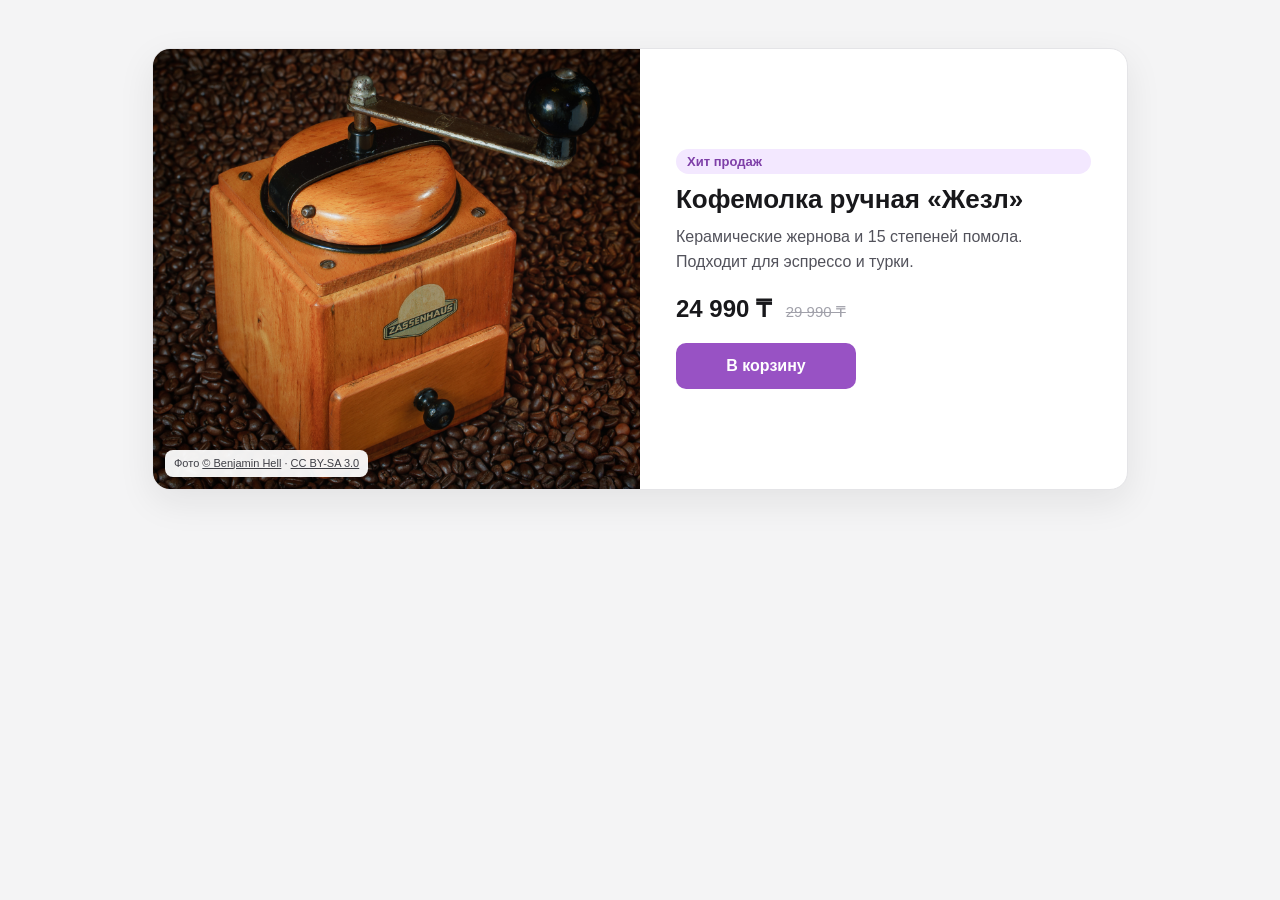
==== product-card.html @ 023632fe "Карточка товара: HTML и CSS" ====
<!doctype html>
<html lang="ru">
<head>
  <meta charset="UTF-8">
  <meta name="viewport" content="width=device-width, initial-scale=1.0">
  <meta name="theme-color" content="#f4f4f5">
  <title>Кофемолка ручная «Жезл»</title>
  <link rel="stylesheet" href="style.css">
</head>
<body>
  <main class="page">
    <article class="product-card" aria-labelledby="product-title">
      <figure class="product-media">
        <img class="product-photo" src="images/product.jpg" alt="Старинная ручная кофемолка на светлом фоне">
        <figcaption class="photo-credit">
          Фото <a href="https://commons.wikimedia.org/wiki/File:Coffee_Grinder_Zassenhaus.jpg">© Benjamin Hell</a> ·
          <a href="https://creativecommons.org/licenses/by-sa/3.0/">CC BY-SA 3.0</a>
        </figcaption>
      </figure>
      <div class="product-info">
        <p class="product-tag">Хит продаж</p>
        <h1 class="product-title" id="product-title">Кофемолка ручная «Жезл»</h1>
        <p class="product-description">Керамические жернова и 15 степеней помола. Подходит для эспрессо и турки.</p>
        <p class="product-price">24 990 ₸ <span class="product-old-price">29 990 ₸</span></p>
        <button class="product-button" type="button">В корзину</button>
      </div>
    </article>
  </main>
</body>
</html>
---- style.css ----
/* Общая геометрия: рамки и внутренние отступы входят в заданную ширину. */
* {
  box-sizing: border-box;
}

:root {
  --accent: #9852c4;
  --accent-hover: #7e3fa8;
  --accent-soft: #f3e8ff;
  --ink: #18181b;
  --muted: #71717a;
}

body {
  min-width: 320px;
  margin: 0;
  color: var(--ink);
  background: #f4f4f5;
  font-family: Arial, sans-serif;
}

.page {
  width: 100%;
  max-width: 1040px;
  margin: 0 auto;
  padding: 24px 16px;
}

.product-card {
  overflow: hidden;
  background: #ffffff;
  border: 1px solid #e4e4e7;
  border-radius: 18px;
  box-shadow: 0 12px 36px rgba(24, 24, 27, 0.08);
}

.product-media {
  position: relative;
  height: 280px;
  margin: 0;
  background: #e7e5e4;
}

.product-photo {
  position: absolute;
  inset: 0;
  display: block;
  width: 100%;
  height: 100%;
  object-fit: cover;
  object-position: center;
}

.photo-credit {
  position: absolute;
  right: 12px;
  bottom: 12px;
  left: 12px;
  width: fit-content;
  padding: 6px 9px;
  border-radius: 8px;
  color: #3f3f46;
  background: rgba(255, 255, 255, 0.94);
  font-size: 11px;
  line-height: 1.4;
}

.photo-credit a {
  color: inherit;
}

.product-info {
  padding: 20px;
}

.product-tag {
  display: inline-block;
  margin: 0 0 10px;
  padding: 5px 11px;
  border-radius: 999px;
  color: var(--accent-hover);
  background: var(--accent-soft);
  font-size: 13px;
  font-weight: 700;
}

.product-title {
  margin: 0 0 10px;
  font-size: 26px;
  line-height: 1.2;
}

.product-description {
  margin: 0 0 20px;
  color: #52525b;
  font-size: 16px;
  line-height: 1.55;
}

.product-price {
  margin: 0 0 20px;
  font-size: 24px;
  font-weight: 700;
}

.product-old-price {
  margin-left: 8px;
  color: #a1a1aa;
  font-size: 15px;
  font-weight: 400;
  text-decoration: line-through;
}

.product-button {
  width: 100%;
  padding: 14px 20px;
  border: 0;
  border-radius: 10px;
  color: #ffffff;
  background: var(--accent);
  font: inherit;
  font-weight: 700;
  cursor: pointer;
  transition: background-color 160ms ease, transform 160ms ease;
}

.product-button:hover {
  background: var(--accent-hover);
}

.product-button:active {
  transform: translateY(1px);
}

.product-button:focus-visible {
  outline: 3px solid #c4b5fd;
  outline-offset: 3px;
}

@media (min-width: 768px) {
  .page {
    padding: 48px 32px;
  }

  .product-card {
    display: flex;
    align-items: stretch;
  }

  .product-media,
  .product-info {
    width: 50%;
  }

  .product-media {
    height: auto;
    min-height: 440px;
  }

  .product-info {
    display: flex;
    flex-direction: column;
    justify-content: center;
    padding: 36px;
  }

  .product-button {
    width: fit-content;
    min-width: 180px;
  }
}
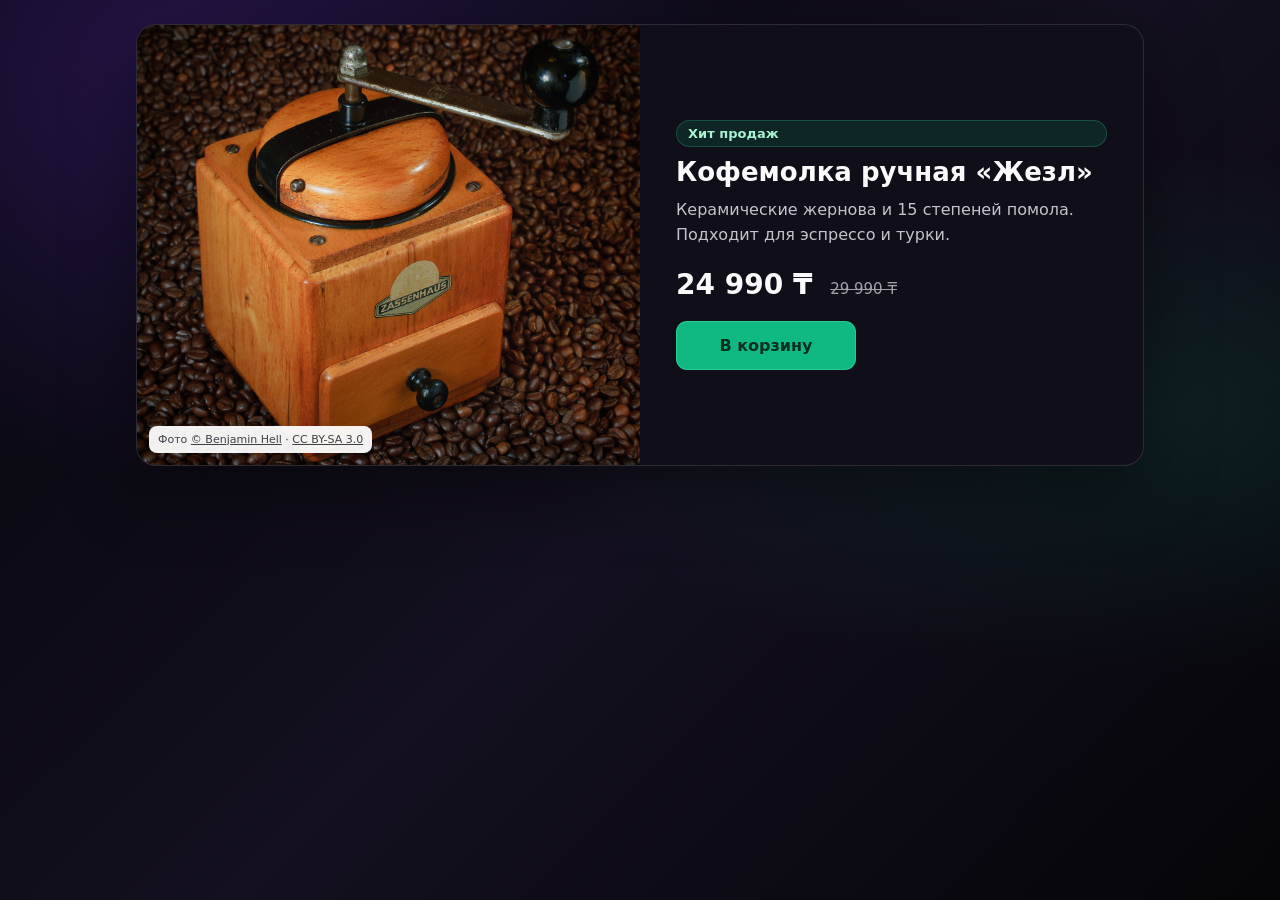
==== commit b1825b14: "Тарифы: анимация раскрытия и тёмная тема" ====
--- a/product-card.html
+++ b/product-card.html
@@ -3,7 +3,7 @@
 <head>
   <meta charset="UTF-8">
   <meta name="viewport" content="width=device-width, initial-scale=1.0">
-  <meta name="theme-color" content="#f4f4f5">
+  <meta name="theme-color" content="#08070d">
   <title>Кофемолка ручная «Жезл»</title>
   <link rel="stylesheet" href="style.css">
 </head>
--- a/style.css
+++ b/style.css
@@ -1,22 +1,27 @@
-/* Общая геометрия: рамки и внутренние отступы входят в заданную ширину. */
+/* Визуальная система карточки товара для большого сайта. */
 * {
   box-sizing: border-box;
 }
 
 :root {
-  --accent: #9852c4;
-  --accent-hover: #7e3fa8;
-  --accent-soft: #f3e8ff;
-  --ink: #18181b;
-  --muted: #71717a;
+  --accent: #10b981;
+  --accent-hover: #059669;
+  --accent-soft: rgba(16, 185, 129, 0.14);
+  --ink: #f4f4f5;
+  --muted: #a1a1aa;
 }
 
 body {
   min-width: 320px;
   margin: 0;
   color: var(--ink);
-  background: #f4f4f5;
-  font-family: Arial, sans-serif;
+  background-color: #05050a;
+  background-image:
+    radial-gradient(ellipse at 14% 6%, rgba(124, 58, 237, 0.25), transparent 36%),
+    radial-gradient(ellipse at 88% 46%, rgba(16, 185, 129, 0.12), transparent 38%),
+    linear-gradient(135deg, #05050a 0%, #14101f 52%, #050509 100%);
+  background-attachment: fixed;
+  font-family: Inter, system-ui, Arial, sans-serif;
 }
 
 .page {
@@ -28,17 +33,19 @@
 
 .product-card {
   overflow: hidden;
-  background: #ffffff;
-  border: 1px solid #e4e4e7;
-  border-radius: 18px;
-  box-shadow: 0 12px 36px rgba(24, 24, 27, 0.08);
+  border: 1px solid rgba(255, 255, 255, 0.12);
+  border-radius: 20px;
+  color: #f4f4f5;
+  background: rgba(17, 15, 26, 0.92);
+  box-shadow: 0 24px 72px rgba(0, 0, 0, 0.42);
+  backdrop-filter: blur(16px);
 }
 
 .product-media {
   position: relative;
   height: 280px;
   margin: 0;
-  background: #e7e5e4;
+  background: #292333;
 }
 
 .product-photo {
@@ -70,15 +77,16 @@
 }
 
 .product-info {
-  padding: 20px;
+  padding: 24px;
 }
 
 .product-tag {
   display: inline-block;
   margin: 0 0 10px;
   padding: 5px 11px;
+  border: 1px solid rgba(52, 211, 153, 0.24);
   border-radius: 999px;
-  color: var(--accent-hover);
+  color: #a7f3d0;
   background: var(--accent-soft);
   font-size: 13px;
   font-weight: 700;
@@ -86,20 +94,22 @@
 
 .product-title {
   margin: 0 0 10px;
+  color: #fafafa;
   font-size: 26px;
   line-height: 1.2;
 }
 
 .product-description {
   margin: 0 0 20px;
-  color: #52525b;
+  color: #c4c4cc;
   font-size: 16px;
   line-height: 1.55;
 }
 
 .product-price {
   margin: 0 0 20px;
-  font-size: 24px;
+  color: #fafafa;
+  font-size: 28px;
   font-weight: 700;
 }
 
@@ -114,9 +124,9 @@
 .product-button {
   width: 100%;
   padding: 14px 20px;
-  border: 0;
-  border-radius: 10px;
-  color: #ffffff;
+  border: 1px solid rgba(52, 211, 153, 0.72);
+  border-radius: 11px;
+  color: #052e24;
   background: var(--accent);
   font: inherit;
   font-weight: 700;
@@ -125,7 +135,7 @@
 }
 
 .product-button:hover {
-  background: var(--accent-hover);
+  background: #34d399;
 }
 
 .product-button:active {
@@ -133,15 +143,11 @@
 }
 
 .product-button:focus-visible {
-  outline: 3px solid #c4b5fd;
+  outline: 3px solid #a7f3d0;
   outline-offset: 3px;
 }
 
 @media (min-width: 768px) {
-  .page {
-    padding: 48px 32px;
-  }
-
   .product-card {
     display: flex;
     align-items: stretch;
